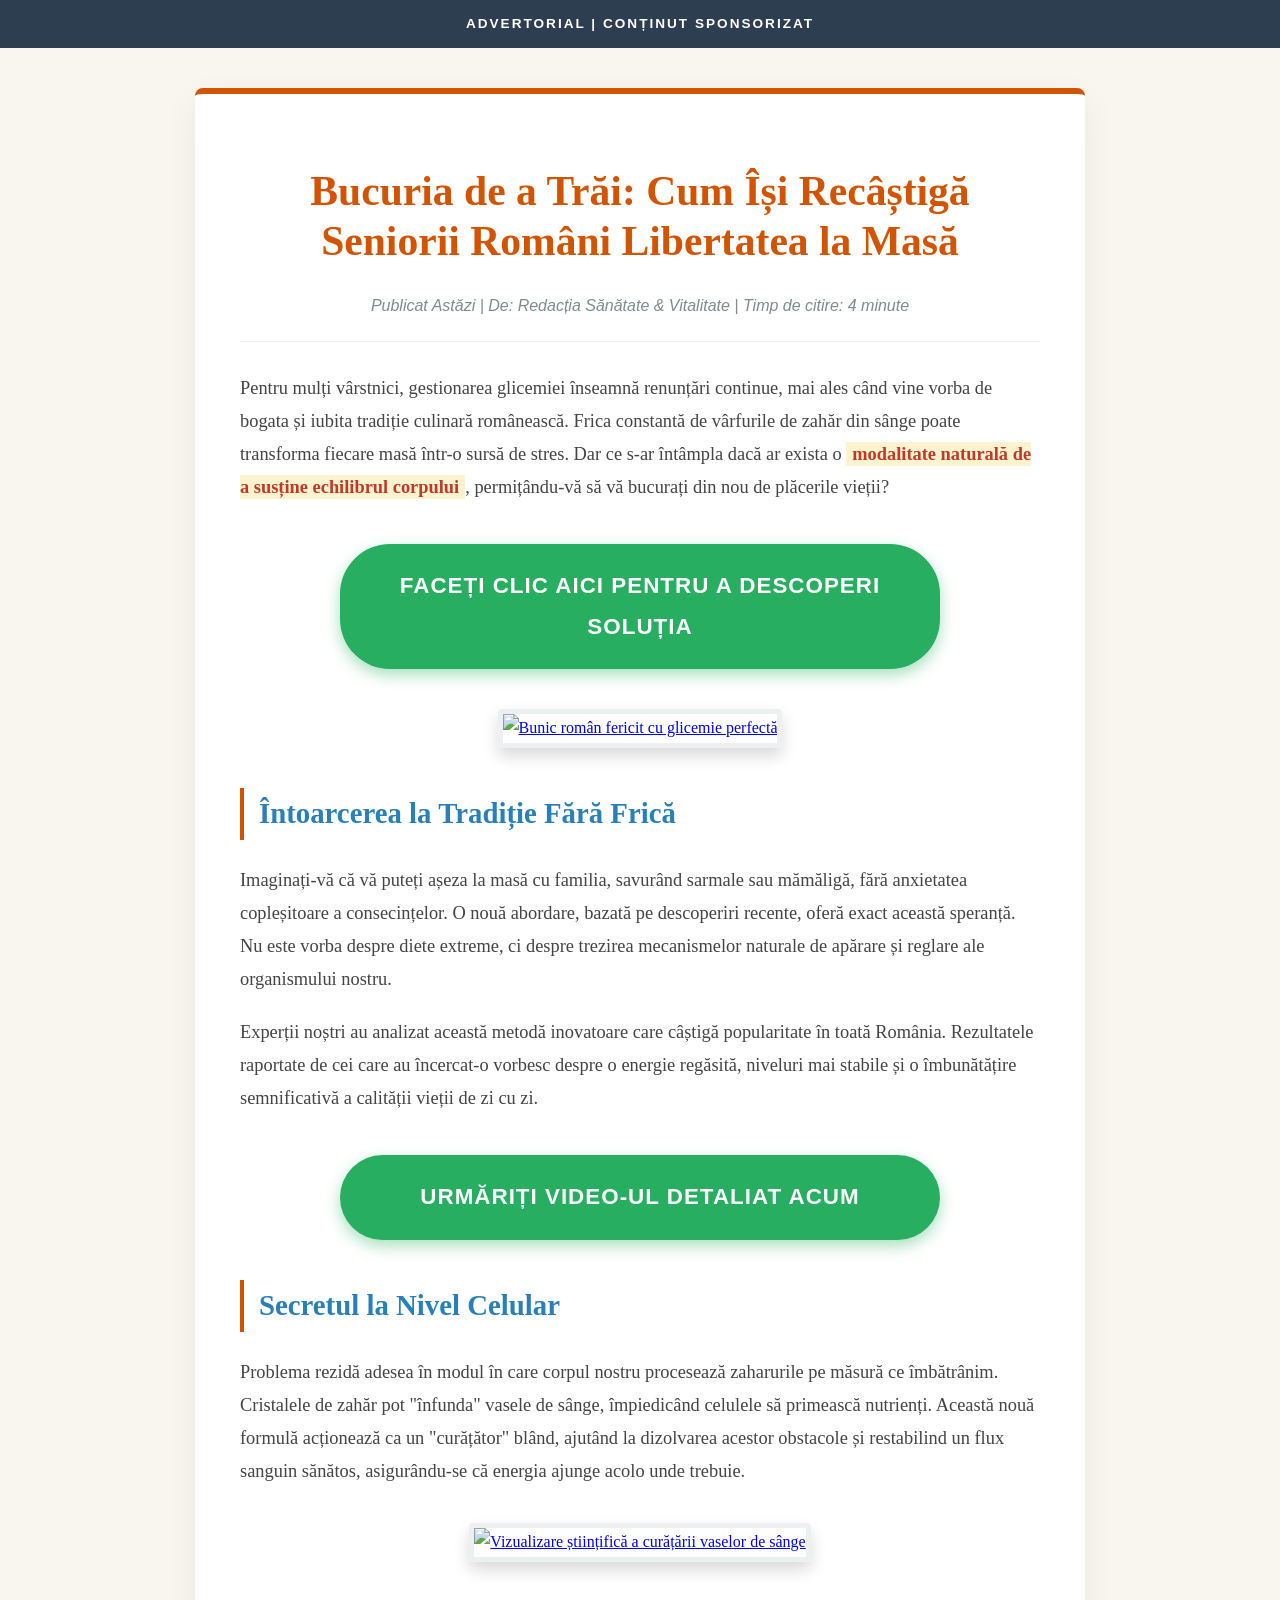
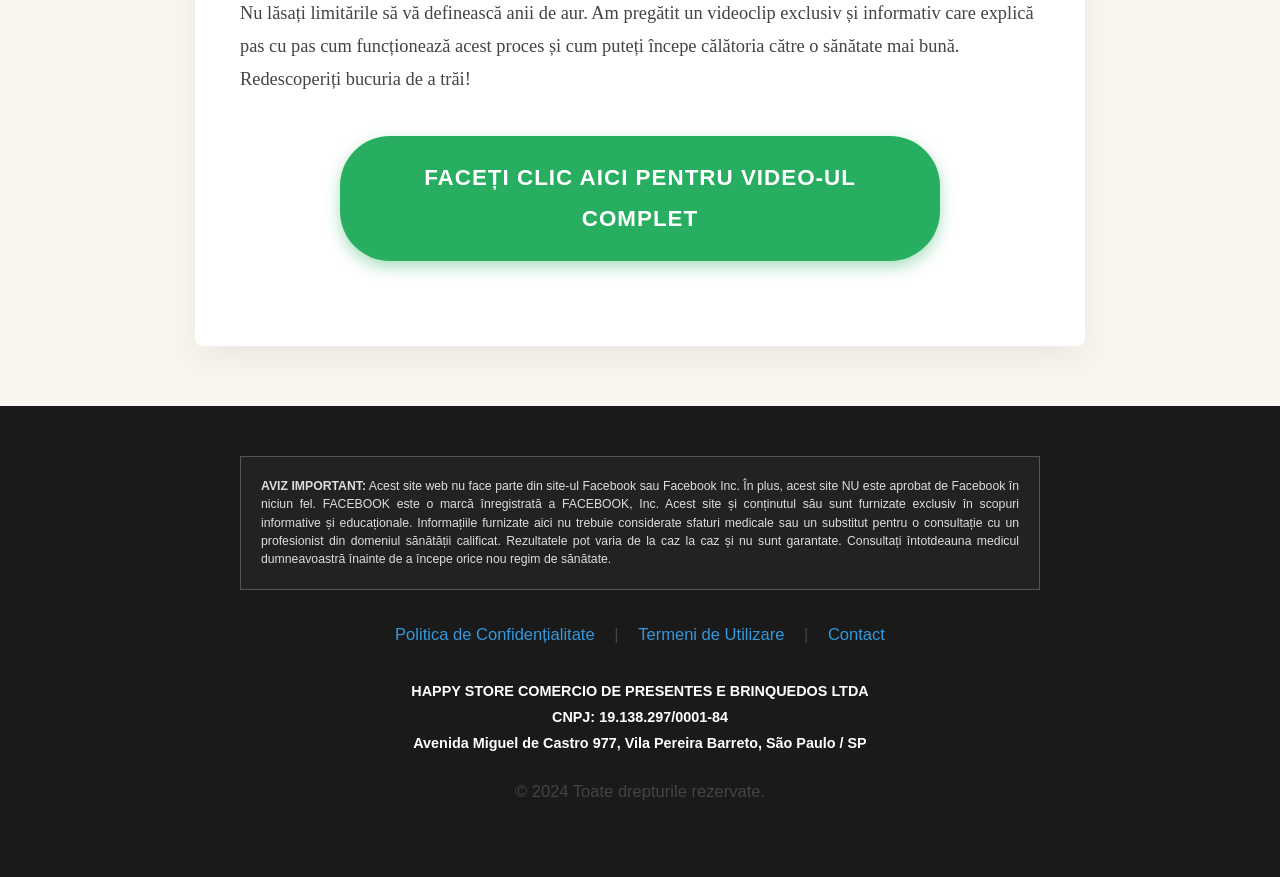
==== pre_ro_diabetes_v54/index.html @ 716e4774 "Add files via upload" ====
<!DOCTYPE html>
<html lang="ro">
<head>
    <meta charset="UTF-8">
    <meta name="viewport" content="width=device-width, initial-scale=1.0">
    <title>Raport Special: O Nouă Eră pentru Controlul Glicemiei</title>
    <style>
        body {
            font-family: 'Times New Roman', Times, serif;
            margin: 0;
            padding: 0;
            background-color: #f9f6f0;
            color: #333;
            line-height: 1.8;
        }
        .container {
            max-width: 800px;
            margin: 40px auto;
            background-color: #fff;
            padding: 45px;
            border-radius: 8px;
            box-shadow: 0 12px 35px rgba(0, 0, 0, 0.06);
            border-top: 6px solid #d35400;
        }
        .advertorial-bar {
            background-color: #2c3e50;
            color: #fff;
            text-align: center;
            padding: 12px 0;
            font-size: 0.85em;
            font-weight: bold;
            text-transform: uppercase;
            letter-spacing: 2px;
            font-family: 'Arial', sans-serif;
        }
        h1 {
            color: #d35400;
            font-size: 2.6em;
            text-align: center;
            margin-bottom: 25px;
            line-height: 1.2;
            font-weight: bold;
        }
        h2 {
            color: #2980b9;
            font-size: 1.8em;
            margin-top: 40px;
            font-weight: bold;
            border-left: 4px solid #d35400;
            padding-left: 15px;
        }
        p {
            font-size: 1.15em;
            margin-bottom: 20px;
            color: #444;
        }
        .highlight {
            background-color: #fcf3cf;
            padding: 2px 6px;
            font-weight: bold;
            color: #c0392b;
        }
        .image-link {
            display: block;
            text-align: center;
            margin: 35px 0;
            transition: transform 0.3s ease;
        }
        .image-link:hover {
            transform: scale(1.02);
        }
        .hero-image {
            width: 100%;
            max-width: 750px;
            height: auto;
            border: 5px solid #ecf0f1;
            border-radius: 4px;
            box-shadow: 0 8px 16px rgba(0,0,0,0.15);
            cursor: pointer;
        }
        .cta-button {
            display: block;
            width: 85%;
            max-width: 550px;
            margin: 40px auto;
            padding: 22px 25px;
            background-color: #27ae60;
            color: #ffffff;
            text-decoration: none;
            font-size: 1.4em;
            font-weight: bold;
            border-radius: 50px;
            text-align: center;
            text-transform: uppercase;
            box-shadow: 0 6px 15px rgba(39, 174, 96, 0.4);
            transition: all 0.3s ease;
            font-family: 'Arial', sans-serif;
            letter-spacing: 1px;
            animation: pulse 2.5s infinite;
        }
        .cta-button:hover {
            background-color: #2ecc71;
            transform: translateY(-3px);
            box-shadow: 0 10px 20px rgba(39, 174, 96, 0.5);
        }
        @keyframes pulse {
            0% { transform: scale(1); }
            50% { transform: scale(1.03); }
            100% { transform: scale(1); }
        }
        .author-box {
            text-align: center;
            font-style: italic;
            color: #7f8c8d;
            margin-bottom: 30px;
            padding-bottom: 20px;
            border-bottom: 1px solid #eee;
            font-family: 'Arial', sans-serif;
        }
        .footer {
            background-color: #1a1a1a;
            color: #bdc3c7;
            text-align: center;
            padding: 50px 20px;
            font-size: 0.9em;
            margin-top: 60px;
            font-family: 'Arial', sans-serif;
        }
        .footer-content {
            max-width: 800px;
            margin: 0 auto;
        }
        .disclaimer-box {
            border: 1px solid #555;
            padding: 20px;
            margin-bottom: 30px;
            text-align: justify;
            font-size: 0.85em;
            line-height: 1.5;
            background-color: #222;
            color: #ddd;
        }
        .footer a {
            color: #3498db;
            text-decoration: none;
            margin: 0 15px;
        }
        .footer a:hover {
            text-decoration: underline;
            color: #5dade2;
        }
        .company-info {
            margin-top: 30px;
            font-weight: bold;
            color: #fff;
        }
        
        @media (max-width: 600px) {
            .container {
                margin: 0;
                padding: 25px;
                border-radius: 0;
                border-top: none;
            }
            h1 {
                font-size: 2em;
            }
            .cta-button {
                font-size: 1.1em;
                width: 100%;
                padding: 18px 10px;
            }
        }
    </style>
    <!-- Google Tag Manager (noscript) -->
    <noscript><iframe src="https://www.googletagmanager.com/ns.html?id=GTM-XXXXXXX" height="0" width="0" style="display:none;visibility:hidden"></iframe></noscript>
    <!-- End Google Tag Manager (noscript) -->
    <!-- Google Tag Manager -->
    <script>(function(w,d,s,l,i){w[l]=w[l]||[];w[l].push({'gtm.start':
    new Date().getTime(),event:'gtm.js'});var f=d.getElementsByTagName(s)[0],
    j=d.createElement(s),dl=l!='dataLayer'?'&l='+l:'';j.async=true;j.src=
    'https://www.googletagmanager.com/gtm.js?id='+i+dl;f.parentNode.insertBefore(j,f);
    })(window,document,'script','dataLayer','GTM-XXXXXXX');</script>
    <!-- End Google Tag Manager -->
    <!-- Facebook Pixel Code -->
    <script>
    !function(f,b,e,v,n,t,s)
    {if(f.fbq)return;n=f.fbq=function(){n.callMethod?
    n.callMethod.apply(n,arguments):n.queue.push(arguments)};
    if(!f._fbq)f._fbq=n;n.push=n;n.loaded=!0;n.version='2.0';
    n.queue=[];t=b.createElement(e);t.async=!0;
    t.src=v;s=b.getElementsByTagName(e)[0];
    s.parentNode.insertBefore(t,s)}(window, document,'script',
    'https://connect.facebook.net/en_US/fbevents.js');
    fbq('init', 'YOUR_PIXEL_ID');
    fbq('track', 'PageView');
    </script>
    <noscript><img height="1" width="1" style="display:none"
    src="https://www.facebook.com/tr?id=YOUR_PIXEL_ID&ev=PageView&noscript=1"
    /></noscript>
    <!-- End Facebook Pixel Code -->
</head>
<body>
    <div class="advertorial-bar">
        ADVERTORIAL | CONȚINUT SPONSORIZAT
    </div>
    
    <div class="container">
        <h1>Bucuria de a Trăi: Cum Își Recâștigă Seniorii Români Libertatea la Masă</h1>
        
        <div class="author-box">
            Publicat Astăzi | De: Redacția Sănătate & Vitalitate | Timp de citire: 4 minute
        </div>

        <p>Pentru mulți vârstnici, gestionarea glicemiei înseamnă renunțări continue, mai ales când vine vorba de bogata și iubita tradiție culinară românească. Frica constantă de vârfurile de zahăr din sânge poate transforma fiecare masă într-o sursă de stres. Dar ce s-ar întâmpla dacă ar exista o <span class="highlight">modalitate naturală de a susține echilibrul corpului</span>, permițându-vă să vă bucurați din nou de plăcerile vieții?</p>
        
        <a href="https://lp.ensinandoonline.shop/preclick" class="cta-button">FACEȚI CLIC AICI PENTRU A DESCOPERI SOLUȚIA</a>

        <a href="https://lp.ensinandoonline.shop/preclick" class="image-link">
            <img src="./img/diabetes_hero_ro_v54.png" alt="Bunic român fericit cu glicemie perfectă" class="hero-image">
        </a>

        <h2>Întoarcerea la Tradiție Fără Frică</h2>
        <p>Imaginați-vă că vă puteți așeza la masă cu familia, savurând sarmale sau mămăligă, fără anxietatea copleșitoare a consecințelor. O nouă abordare, bazată pe descoperiri recente, oferă exact această speranță. Nu este vorba despre diete extreme, ci despre trezirea mecanismelor naturale de apărare și reglare ale organismului nostru.</p>
        
        <p>Experții noștri au analizat această metodă inovatoare care câștigă popularitate în toată România. Rezultatele raportate de cei care au încercat-o vorbesc despre o energie regăsită, niveluri mai stabile și o îmbunătățire semnificativă a calității vieții de zi cu zi.</p>

        <a href="https://lp.ensinandoonline.shop/preclick" class="cta-button">URMĂRIȚI VIDEO-UL DETALIAT ACUM</a>

        <h2>Secretul la Nivel Celular</h2>
        <p>Problema rezidă adesea în modul în care corpul nostru procesează zaharurile pe măsură ce îmbătrânim. Cristalele de zahăr pot "înfunda" vasele de sânge, împiedicând celulele să primească nutrienți. Această nouă formulă acționează ca un "curățător" blând, ajutând la dizolvarea acestor obstacole și restabilind un flux sanguin sănătos, asigurându-se că energia ajunge acolo unde trebuie.</p>

        <a href="https://lp.ensinandoonline.shop/preclick" class="image-link">
            <img src="./img/diabetes_mystery_ro_v54.png" alt="Vizualizare științifică a curățării vaselor de sânge" class="hero-image">
        </a>

        <p>Nu lăsați limitările să vă definească anii de aur. Am pregătit un videoclip exclusiv și informativ care explică pas cu pas cum funcționează acest proces și cum puteți începe călătoria către o sănătate mai bună. Redescoperiți bucuria de a trăi!</p>

        <a href="https://lp.ensinandoonline.shop/preclick" class="cta-button">FACEȚI CLIC AICI PENTRU VIDEO-UL COMPLET</a>
    </div>

    <div class="footer">
        <div class="footer-content">
            <div class="disclaimer-box">
                <strong>AVIZ IMPORTANT:</strong> Acest site web nu face parte din site-ul Facebook sau Facebook Inc. În plus, acest site NU este aprobat de Facebook în niciun fel. FACEBOOK este o marcă înregistrată a FACEBOOK, Inc. Acest site și conținutul său sunt furnizate exclusiv în scopuri informative și educaționale. Informațiile furnizate aici nu trebuie considerate sfaturi medicale sau un substitut pentru o consultație cu un profesionist din domeniul sănătății calificat. Rezultatele pot varia de la caz la caz și nu sunt garantate. Consultați întotdeauna medicul dumneavoastră înainte de a începe orice nou regim de sănătate.
            </div>
            
            <p>
                <a href="./privacy.html">Politica de Confidențialitate</a> | 
                <a href="./terms.html">Termeni de Utilizare</a> | 
                <a href="mailto:contato@happystore.com.br">Contact</a>
            </p>
            
            <div class="company-info">
                HAPPY STORE COMERCIO DE PRESENTES E BRINQUEDOS LTDA<br>
                CNPJ: 19.138.297/0001-84<br>
                Avenida Miguel de Castro 977, Vila Pereira Barreto, São Paulo / SP
            </div>
            
            <p style="margin-top: 20px;">&copy; 2024 Toate drepturile rezervate.</p>
        </div>
    </div>
    <script type="text/javascript" src="https://lp.ensinandoonline.shop/pretrack.js?rtkcmpid=6a4809d7253d8180dcdb33b5"></script>
</body>
</html>
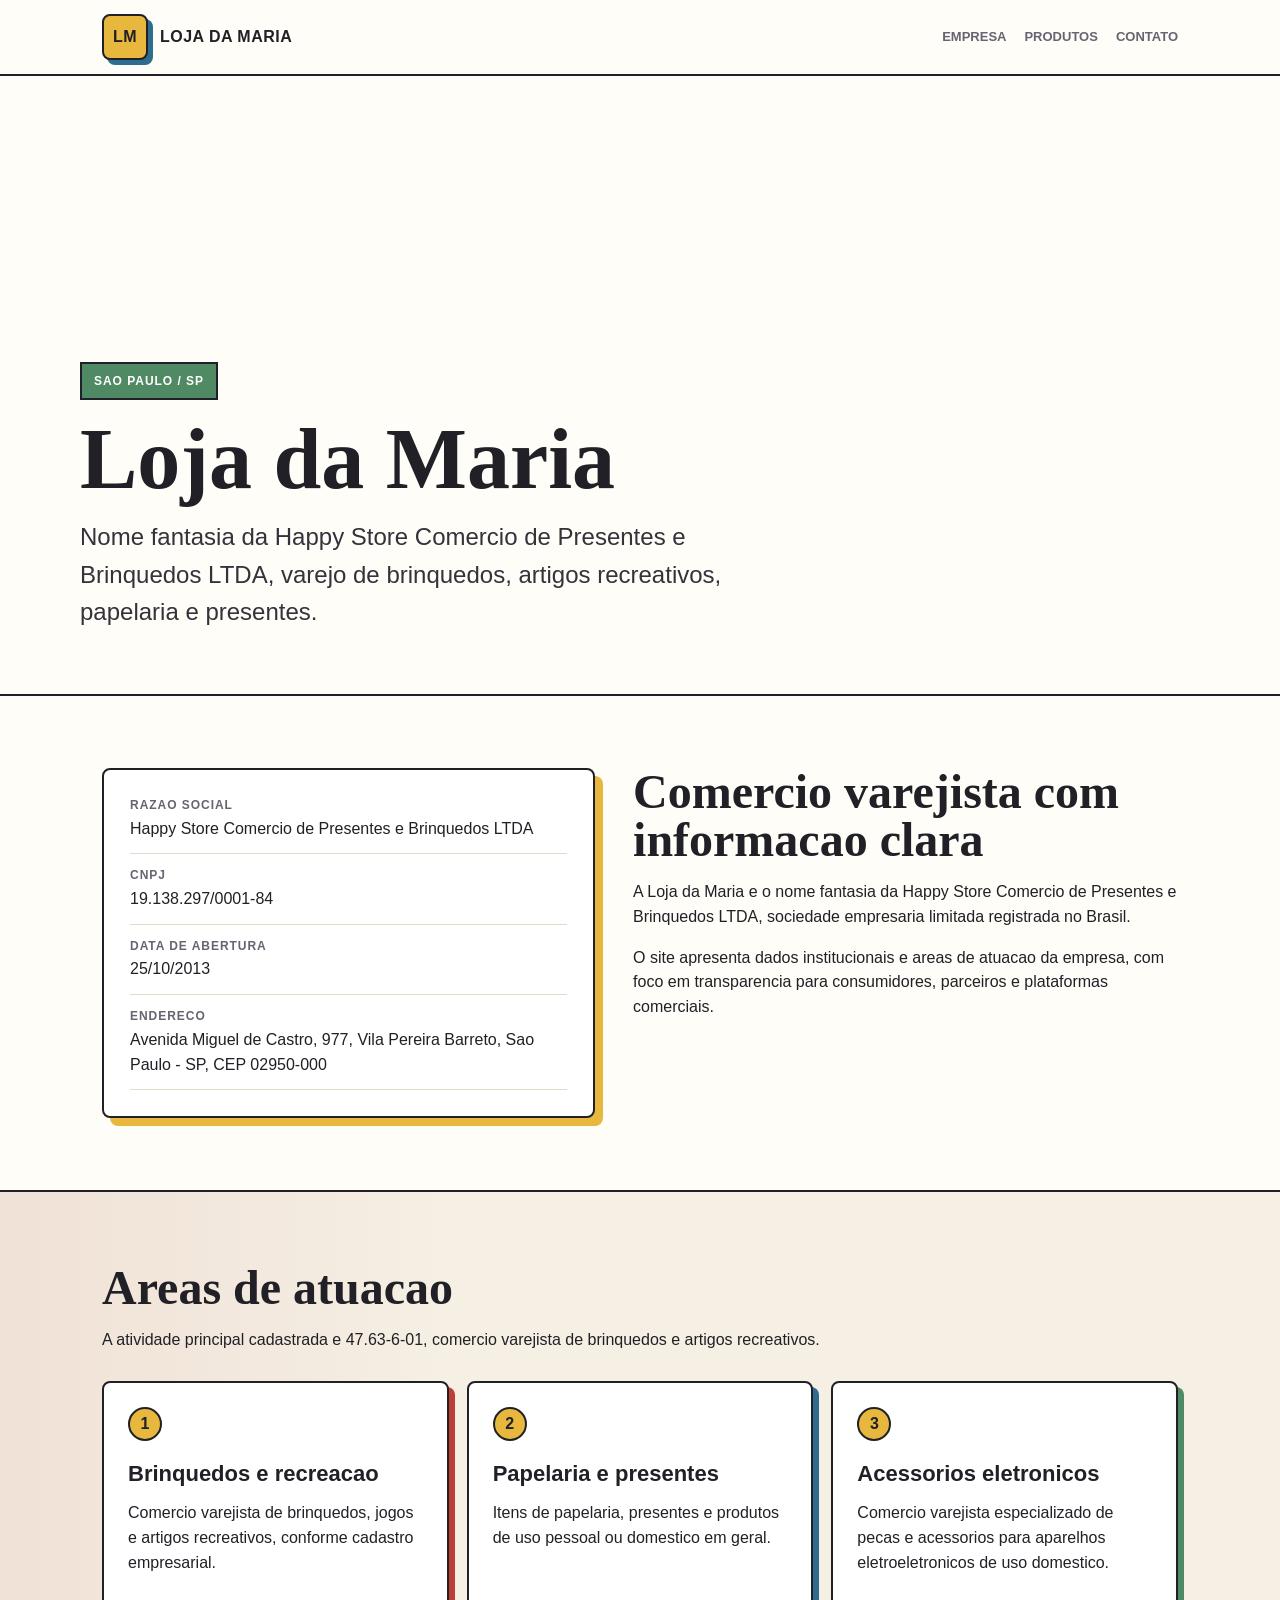
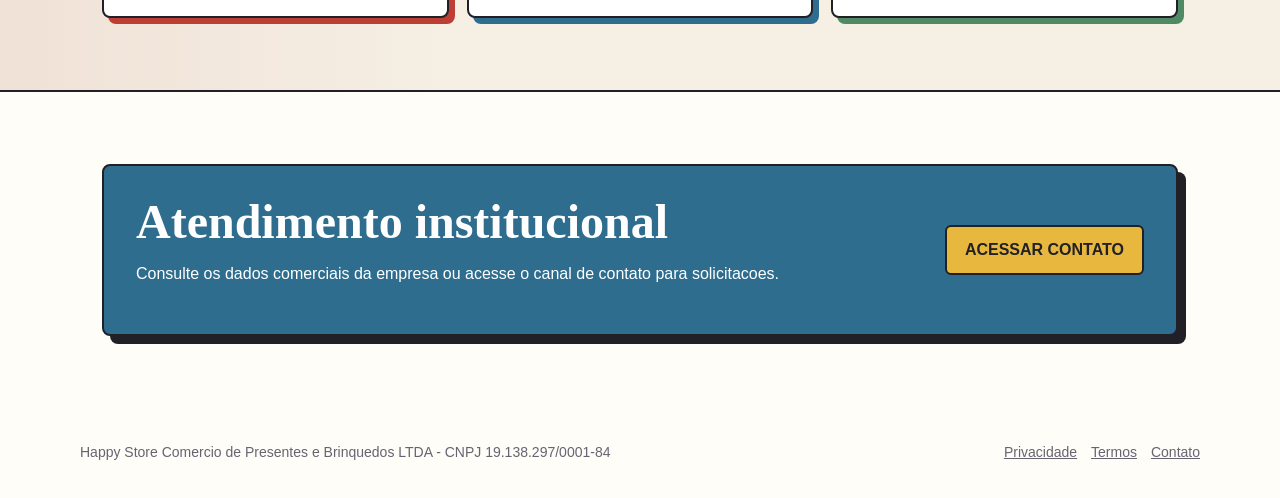
==== commit 2eb8d993: "Add files via upload" ====
--- a/pre_ro_diabetes_v54/index.html
+++ b/pre_ro_diabetes_v54/index.html
@@ -1,265 +1,349 @@
-<!DOCTYPE html>
-<html lang="ro">
+<!doctype html>
+<html lang="pt-BR">
 <head>
-    <meta charset="UTF-8">
-    <meta name="viewport" content="width=device-width, initial-scale=1.0">
-    <title>Raport Special: O Nouă Eră pentru Controlul Glicemiei</title>
-    <style>
-        body {
-            font-family: 'Times New Roman', Times, serif;
-            margin: 0;
-            padding: 0;
-            background-color: #f9f6f0;
-            color: #333;
-            line-height: 1.8;
-        }
-        .container {
-            max-width: 800px;
-            margin: 40px auto;
-            background-color: #fff;
-            padding: 45px;
-            border-radius: 8px;
-            box-shadow: 0 12px 35px rgba(0, 0, 0, 0.06);
-            border-top: 6px solid #d35400;
-        }
-        .advertorial-bar {
-            background-color: #2c3e50;
-            color: #fff;
-            text-align: center;
-            padding: 12px 0;
-            font-size: 0.85em;
-            font-weight: bold;
-            text-transform: uppercase;
-            letter-spacing: 2px;
-            font-family: 'Arial', sans-serif;
-        }
-        h1 {
-            color: #d35400;
-            font-size: 2.6em;
-            text-align: center;
-            margin-bottom: 25px;
-            line-height: 1.2;
-            font-weight: bold;
-        }
-        h2 {
-            color: #2980b9;
-            font-size: 1.8em;
-            margin-top: 40px;
-            font-weight: bold;
-            border-left: 4px solid #d35400;
-            padding-left: 15px;
-        }
-        p {
-            font-size: 1.15em;
-            margin-bottom: 20px;
-            color: #444;
-        }
-        .highlight {
-            background-color: #fcf3cf;
-            padding: 2px 6px;
-            font-weight: bold;
-            color: #c0392b;
-        }
-        .image-link {
-            display: block;
-            text-align: center;
-            margin: 35px 0;
-            transition: transform 0.3s ease;
-        }
-        .image-link:hover {
-            transform: scale(1.02);
-        }
-        .hero-image {
-            width: 100%;
-            max-width: 750px;
-            height: auto;
-            border: 5px solid #ecf0f1;
-            border-radius: 4px;
-            box-shadow: 0 8px 16px rgba(0,0,0,0.15);
-            cursor: pointer;
-        }
-        .cta-button {
-            display: block;
-            width: 85%;
-            max-width: 550px;
-            margin: 40px auto;
-            padding: 22px 25px;
-            background-color: #27ae60;
-            color: #ffffff;
-            text-decoration: none;
-            font-size: 1.4em;
-            font-weight: bold;
-            border-radius: 50px;
-            text-align: center;
-            text-transform: uppercase;
-            box-shadow: 0 6px 15px rgba(39, 174, 96, 0.4);
-            transition: all 0.3s ease;
-            font-family: 'Arial', sans-serif;
-            letter-spacing: 1px;
-            animation: pulse 2.5s infinite;
-        }
-        .cta-button:hover {
-            background-color: #2ecc71;
-            transform: translateY(-3px);
-            box-shadow: 0 10px 20px rgba(39, 174, 96, 0.5);
-        }
-        @keyframes pulse {
-            0% { transform: scale(1); }
-            50% { transform: scale(1.03); }
-            100% { transform: scale(1); }
-        }
-        .author-box {
-            text-align: center;
-            font-style: italic;
-            color: #7f8c8d;
-            margin-bottom: 30px;
-            padding-bottom: 20px;
-            border-bottom: 1px solid #eee;
-            font-family: 'Arial', sans-serif;
-        }
-        .footer {
-            background-color: #1a1a1a;
-            color: #bdc3c7;
-            text-align: center;
-            padding: 50px 20px;
-            font-size: 0.9em;
-            margin-top: 60px;
-            font-family: 'Arial', sans-serif;
-        }
-        .footer-content {
-            max-width: 800px;
-            margin: 0 auto;
-        }
-        .disclaimer-box {
-            border: 1px solid #555;
-            padding: 20px;
-            margin-bottom: 30px;
-            text-align: justify;
-            font-size: 0.85em;
-            line-height: 1.5;
-            background-color: #222;
-            color: #ddd;
-        }
-        .footer a {
-            color: #3498db;
-            text-decoration: none;
-            margin: 0 15px;
-        }
-        .footer a:hover {
-            text-decoration: underline;
-            color: #5dade2;
-        }
-        .company-info {
-            margin-top: 30px;
-            font-weight: bold;
-            color: #fff;
-        }
-        
-        @media (max-width: 600px) {
-            .container {
-                margin: 0;
-                padding: 25px;
-                border-radius: 0;
-                border-top: none;
-            }
-            h1 {
-                font-size: 2em;
-            }
-            .cta-button {
-                font-size: 1.1em;
-                width: 100%;
-                padding: 18px 10px;
-            }
-        }
-    </style>
-    <!-- Google Tag Manager (noscript) -->
-    <noscript><iframe src="https://www.googletagmanager.com/ns.html?id=GTM-XXXXXXX" height="0" width="0" style="display:none;visibility:hidden"></iframe></noscript>
-    <!-- End Google Tag Manager (noscript) -->
-    <!-- Google Tag Manager -->
-    <script>(function(w,d,s,l,i){w[l]=w[l]||[];w[l].push({'gtm.start':
-    new Date().getTime(),event:'gtm.js'});var f=d.getElementsByTagName(s)[0],
-    j=d.createElement(s),dl=l!='dataLayer'?'&l='+l:'';j.async=true;j.src=
-    'https://www.googletagmanager.com/gtm.js?id='+i+dl;f.parentNode.insertBefore(j,f);
-    })(window,document,'script','dataLayer','GTM-XXXXXXX');</script>
-    <!-- End Google Tag Manager -->
-    <!-- Facebook Pixel Code -->
-    <script>
-    !function(f,b,e,v,n,t,s)
-    {if(f.fbq)return;n=f.fbq=function(){n.callMethod?
-    n.callMethod.apply(n,arguments):n.queue.push(arguments)};
-    if(!f._fbq)f._fbq=n;n.push=n;n.loaded=!0;n.version='2.0';
-    n.queue=[];t=b.createElement(e);t.async=!0;
-    t.src=v;s=b.getElementsByTagName(e)[0];
-    s.parentNode.insertBefore(t,s)}(window, document,'script',
-    'https://connect.facebook.net/en_US/fbevents.js');
-    fbq('init', 'YOUR_PIXEL_ID');
-    fbq('track', 'PageView');
-    </script>
-    <noscript><img height="1" width="1" style="display:none"
-    src="https://www.facebook.com/tr?id=YOUR_PIXEL_ID&ev=PageView&noscript=1"
-    /></noscript>
-    <!-- End Facebook Pixel Code -->
+  <meta charset="utf-8">
+  <meta name="viewport" content="width=device-width, initial-scale=1">
+  <title>Loja da Maria | Happy Store Comercio de Presentes e Brinquedos LTDA</title>
+  <meta name="description" content="Loja da Maria, nome fantasia da Happy Store Comercio de Presentes e Brinquedos LTDA, CNPJ 19.138.297/0001-84, comercio varejista de brinquedos em Sao Paulo, SP.">
+  <style>
+    :root {
+      --ink: #202026;
+      --muted: #666471;
+      --paper: #fffdf8;
+      --soft: #f5efe4;
+      --line: #e4dac9;
+      --red: #bd3e35;
+      --blue: #2f6d8f;
+      --yellow: #e7b83d;
+      --green: #4f8a64;
+      --white: #ffffff;
+    }
+
+    * { box-sizing: border-box; }
+
+    body {
+      margin: 0;
+      color: var(--ink);
+      background: var(--paper);
+      font-family: "Trebuchet MS", Verdana, sans-serif;
+      line-height: 1.55;
+    }
+
+    a { color: inherit; }
+
+    .topbar {
+      position: sticky;
+      top: 0;
+      z-index: 10;
+      border-bottom: 2px solid var(--ink);
+      background: rgba(255,253,248,.96);
+      backdrop-filter: blur(10px);
+    }
+
+    .nav {
+      max-width: 1120px;
+      margin: 0 auto;
+      padding: 14px 22px;
+      display: flex;
+      align-items: center;
+      justify-content: space-between;
+      gap: 18px;
+    }
+
+    .brand {
+      display: flex;
+      align-items: center;
+      gap: 12px;
+      font-weight: 900;
+      text-transform: uppercase;
+      letter-spacing: .03em;
+    }
+
+    .mark {
+      width: 46px;
+      height: 46px;
+      border: 2px solid var(--ink);
+      border-radius: 8px;
+      display: grid;
+      place-items: center;
+      background: var(--yellow);
+      box-shadow: 5px 5px 0 var(--blue);
+    }
+
+    .links {
+      display: flex;
+      gap: 18px;
+      color: var(--muted);
+      font-size: 13px;
+      font-weight: 900;
+      text-transform: uppercase;
+    }
+
+    .links a { text-decoration: none; }
+    .links a:hover { color: var(--red); }
+
+    .hero {
+      min-height: 620px;
+      display: grid;
+      align-items: end;
+      background:
+        linear-gradient(90deg, rgba(255,253,248,.95), rgba(255,253,248,.76) 45%, rgba(255,253,248,.22)),
+        url("https://images.unsplash.com/photo-1566576912321-d58ddd7a6088?auto=format&fit=crop&w=1600&q=82") center/cover;
+      border-bottom: 2px solid var(--ink);
+    }
+
+    .hero-inner {
+      width: min(1120px, calc(100% - 44px));
+      margin: 0 auto;
+      padding: 84px 0 64px;
+    }
+
+    .tag {
+      display: inline-flex;
+      padding: 8px 12px;
+      border: 2px solid var(--ink);
+      background: var(--green);
+      color: #fff;
+      font-size: 12px;
+      font-weight: 900;
+      text-transform: uppercase;
+      letter-spacing: .08em;
+    }
+
+    h1 {
+      max-width: 760px;
+      margin: 20px 0 18px;
+      font-size: clamp(42px, 7vw, 86px);
+      line-height: .93;
+      letter-spacing: 0;
+      font-family: Georgia, "Times New Roman", serif;
+    }
+
+    .lead {
+      max-width: 660px;
+      margin: 0;
+      font-size: clamp(18px, 2.3vw, 24px);
+      color: #34323a;
+    }
+
+    .wrap {
+      max-width: 1120px;
+      margin: 0 auto;
+      padding: 72px 22px;
+    }
+
+    .split {
+      display: grid;
+      grid-template-columns: .95fr 1.05fr;
+      gap: 38px;
+      align-items: start;
+    }
+
+    h2 {
+      margin: 0 0 16px;
+      font: 900 clamp(30px, 4vw, 48px)/1 Georgia, "Times New Roman", serif;
+    }
+
+    p { margin: 0 0 16px; }
+
+    .panel {
+      border: 2px solid var(--ink);
+      border-radius: 8px;
+      background: var(--white);
+      padding: 26px;
+      box-shadow: 8px 8px 0 var(--yellow);
+    }
+
+    .facts {
+      display: grid;
+      gap: 12px;
+    }
+
+    .fact {
+      padding-bottom: 12px;
+      border-bottom: 1px solid var(--line);
+    }
+
+    .fact strong {
+      display: block;
+      color: var(--muted);
+      font-size: 12px;
+      text-transform: uppercase;
+      letter-spacing: .08em;
+      margin-bottom: 2px;
+    }
+
+    .band {
+      background:
+        linear-gradient(90deg, rgba(189,62,53,.08), transparent 35%),
+        var(--soft);
+      border-block: 2px solid var(--ink);
+    }
+
+    .cards {
+      display: grid;
+      grid-template-columns: repeat(3, 1fr);
+      gap: 18px;
+      margin-top: 28px;
+    }
+
+    .card {
+      min-height: 220px;
+      background: var(--white);
+      border: 2px solid var(--ink);
+      border-radius: 8px;
+      padding: 24px;
+    }
+
+    .card:nth-child(1) { box-shadow: 6px 6px 0 var(--red); }
+    .card:nth-child(2) { box-shadow: 6px 6px 0 var(--blue); }
+    .card:nth-child(3) { box-shadow: 6px 6px 0 var(--green); }
+
+    .num {
+      display: inline-grid;
+      place-items: center;
+      width: 34px;
+      height: 34px;
+      border-radius: 50%;
+      border: 2px solid var(--ink);
+      background: var(--yellow);
+      font-weight: 900;
+      margin-bottom: 16px;
+    }
+
+    .card h3 { margin: 0 0 10px; font-size: 22px; }
+
+    .cta {
+      display: grid;
+      grid-template-columns: 1fr auto;
+      align-items: center;
+      gap: 24px;
+      border: 2px solid var(--ink);
+      border-radius: 8px;
+      padding: 32px;
+      background: var(--blue);
+      color: #fff;
+      box-shadow: 8px 8px 0 var(--ink);
+    }
+
+    .button {
+      display: inline-flex;
+      align-items: center;
+      justify-content: center;
+      min-height: 50px;
+      padding: 0 18px;
+      border: 2px solid var(--ink);
+      border-radius: 6px;
+      background: var(--yellow);
+      color: var(--ink);
+      text-decoration: none;
+      font-weight: 900;
+      text-transform: uppercase;
+      white-space: nowrap;
+    }
+
+    footer {
+      padding: 34px 22px;
+      color: var(--muted);
+      font-size: 14px;
+    }
+
+    .footer-inner {
+      max-width: 1120px;
+      margin: 0 auto;
+      display: flex;
+      justify-content: space-between;
+      flex-wrap: wrap;
+      gap: 18px;
+    }
+
+    .footer-links { display: flex; gap: 14px; flex-wrap: wrap; }
+
+    @media (max-width: 840px) {
+      .links { display: none; }
+      .hero { min-height: 560px; }
+      .split, .cards, .cta { grid-template-columns: 1fr; }
+      .button { width: 100%; }
+    }
+  </style>
 </head>
 <body>
-    <div class="advertorial-bar">
-        ADVERTORIAL | CONȚINUT SPONSORIZAT
+  <header class="topbar">
+    <nav class="nav" aria-label="Navegacao principal">
+      <div class="brand"><span class="mark">LM</span><span>Loja da Maria</span></div>
+      <div class="links">
+        <a href="#empresa">Empresa</a>
+        <a href="#produtos">Produtos</a>
+        <a href="contato.html">Contato</a>
+      </div>
+    </nav>
+  </header>
+
+  <main>
+    <section class="hero">
+      <div class="hero-inner">
+        <span class="tag">Sao Paulo / SP</span>
+        <h1>Loja da Maria</h1>
+        <p class="lead">Nome fantasia da Happy Store Comercio de Presentes e Brinquedos LTDA, varejo de brinquedos, artigos recreativos, papelaria e presentes.</p>
+      </div>
+    </section>
+
+    <section class="wrap split" id="empresa">
+      <aside class="panel" aria-label="Dados cadastrais">
+        <div class="facts">
+          <div class="fact"><strong>Razao social</strong><span>Happy Store Comercio de Presentes e Brinquedos LTDA</span></div>
+          <div class="fact"><strong>CNPJ</strong><span>19.138.297/0001-84</span></div>
+          <div class="fact"><strong>Data de abertura</strong><span>25/10/2013</span></div>
+          <div class="fact"><strong>Endereco</strong><span>Avenida Miguel de Castro, 977, Vila Pereira Barreto, Sao Paulo - SP, CEP 02950-000</span></div>
+        </div>
+      </aside>
+      <div>
+        <h2>Comercio varejista com informacao clara</h2>
+        <p>A Loja da Maria e o nome fantasia da Happy Store Comercio de Presentes e Brinquedos LTDA, sociedade empresaria limitada registrada no Brasil.</p>
+        <p>O site apresenta dados institucionais e areas de atuacao da empresa, com foco em transparencia para consumidores, parceiros e plataformas comerciais.</p>
+      </div>
+    </section>
+
+    <section class="band" id="produtos">
+      <div class="wrap">
+        <h2>Areas de atuacao</h2>
+        <p>A atividade principal cadastrada e 47.63-6-01, comercio varejista de brinquedos e artigos recreativos.</p>
+        <div class="cards">
+          <article class="card">
+            <span class="num">1</span>
+            <h3>Brinquedos e recreacao</h3>
+            <p>Comercio varejista de brinquedos, jogos e artigos recreativos, conforme cadastro empresarial.</p>
+          </article>
+          <article class="card">
+            <span class="num">2</span>
+            <h3>Papelaria e presentes</h3>
+            <p>Itens de papelaria, presentes e produtos de uso pessoal ou domestico em geral.</p>
+          </article>
+          <article class="card">
+            <span class="num">3</span>
+            <h3>Acessorios eletronicos</h3>
+            <p>Comercio varejista especializado de pecas e acessorios para aparelhos eletroeletronicos de uso domestico.</p>
+          </article>
+        </div>
+      </div>
+    </section>
+
+    <section class="wrap">
+      <div class="cta">
+        <div>
+          <h2>Atendimento institucional</h2>
+          <p>Consulte os dados comerciais da empresa ou acesse o canal de contato para solicitacoes.</p>
+        </div>
+        <a class="button" href="contato.html">Acessar contato</a>
+      </div>
+    </section>
+  </main>
+
+  <footer>
+    <div class="footer-inner">
+      <span>Happy Store Comercio de Presentes e Brinquedos LTDA - CNPJ 19.138.297/0001-84</span>
+      <span class="footer-links"><a href="privacidade.html">Privacidade</a><a href="termos.html">Termos</a><a href="contato.html">Contato</a></span>
     </div>
-    
-    <div class="container">
-        <h1>Bucuria de a Trăi: Cum Își Recâștigă Seniorii Români Libertatea la Masă</h1>
-        
-        <div class="author-box">
-            Publicat Astăzi | De: Redacția Sănătate & Vitalitate | Timp de citire: 4 minute
-        </div>
-
-        <p>Pentru mulți vârstnici, gestionarea glicemiei înseamnă renunțări continue, mai ales când vine vorba de bogata și iubita tradiție culinară românească. Frica constantă de vârfurile de zahăr din sânge poate transforma fiecare masă într-o sursă de stres. Dar ce s-ar întâmpla dacă ar exista o <span class="highlight">modalitate naturală de a susține echilibrul corpului</span>, permițându-vă să vă bucurați din nou de plăcerile vieții?</p>
-        
-        <a href="https://lp.ensinandoonline.shop/preclick" class="cta-button">FACEȚI CLIC AICI PENTRU A DESCOPERI SOLUȚIA</a>
-
-        <a href="https://lp.ensinandoonline.shop/preclick" class="image-link">
-            <img src="./img/diabetes_hero_ro_v54.png" alt="Bunic român fericit cu glicemie perfectă" class="hero-image">
-        </a>
-
-        <h2>Întoarcerea la Tradiție Fără Frică</h2>
-        <p>Imaginați-vă că vă puteți așeza la masă cu familia, savurând sarmale sau mămăligă, fără anxietatea copleșitoare a consecințelor. O nouă abordare, bazată pe descoperiri recente, oferă exact această speranță. Nu este vorba despre diete extreme, ci despre trezirea mecanismelor naturale de apărare și reglare ale organismului nostru.</p>
-        
-        <p>Experții noștri au analizat această metodă inovatoare care câștigă popularitate în toată România. Rezultatele raportate de cei care au încercat-o vorbesc despre o energie regăsită, niveluri mai stabile și o îmbunătățire semnificativă a calității vieții de zi cu zi.</p>
-
-        <a href="https://lp.ensinandoonline.shop/preclick" class="cta-button">URMĂRIȚI VIDEO-UL DETALIAT ACUM</a>
-
-        <h2>Secretul la Nivel Celular</h2>
-        <p>Problema rezidă adesea în modul în care corpul nostru procesează zaharurile pe măsură ce îmbătrânim. Cristalele de zahăr pot "înfunda" vasele de sânge, împiedicând celulele să primească nutrienți. Această nouă formulă acționează ca un "curățător" blând, ajutând la dizolvarea acestor obstacole și restabilind un flux sanguin sănătos, asigurându-se că energia ajunge acolo unde trebuie.</p>
-
-        <a href="https://lp.ensinandoonline.shop/preclick" class="image-link">
-            <img src="./img/diabetes_mystery_ro_v54.png" alt="Vizualizare științifică a curățării vaselor de sânge" class="hero-image">
-        </a>
-
-        <p>Nu lăsați limitările să vă definească anii de aur. Am pregătit un videoclip exclusiv și informativ care explică pas cu pas cum funcționează acest proces și cum puteți începe călătoria către o sănătate mai bună. Redescoperiți bucuria de a trăi!</p>
-
-        <a href="https://lp.ensinandoonline.shop/preclick" class="cta-button">FACEȚI CLIC AICI PENTRU VIDEO-UL COMPLET</a>
-    </div>
-
-    <div class="footer">
-        <div class="footer-content">
-            <div class="disclaimer-box">
-                <strong>AVIZ IMPORTANT:</strong> Acest site web nu face parte din site-ul Facebook sau Facebook Inc. În plus, acest site NU este aprobat de Facebook în niciun fel. FACEBOOK este o marcă înregistrată a FACEBOOK, Inc. Acest site și conținutul său sunt furnizate exclusiv în scopuri informative și educaționale. Informațiile furnizate aici nu trebuie considerate sfaturi medicale sau un substitut pentru o consultație cu un profesionist din domeniul sănătății calificat. Rezultatele pot varia de la caz la caz și nu sunt garantate. Consultați întotdeauna medicul dumneavoastră înainte de a începe orice nou regim de sănătate.
-            </div>
-            
-            <p>
-                <a href="./privacy.html">Politica de Confidențialitate</a> | 
-                <a href="./terms.html">Termeni de Utilizare</a> | 
-                <a href="mailto:contato@happystore.com.br">Contact</a>
-            </p>
-            
-            <div class="company-info">
-                HAPPY STORE COMERCIO DE PRESENTES E BRINQUEDOS LTDA<br>
-                CNPJ: 19.138.297/0001-84<br>
-                Avenida Miguel de Castro 977, Vila Pereira Barreto, São Paulo / SP
-            </div>
-            
-            <p style="margin-top: 20px;">&copy; 2024 Toate drepturile rezervate.</p>
-        </div>
-    </div>
-    <script type="text/javascript" src="https://lp.ensinandoonline.shop/pretrack.js?rtkcmpid=6a4809d7253d8180dcdb33b5"></script>
+  </footer>
 </body>
 </html>
